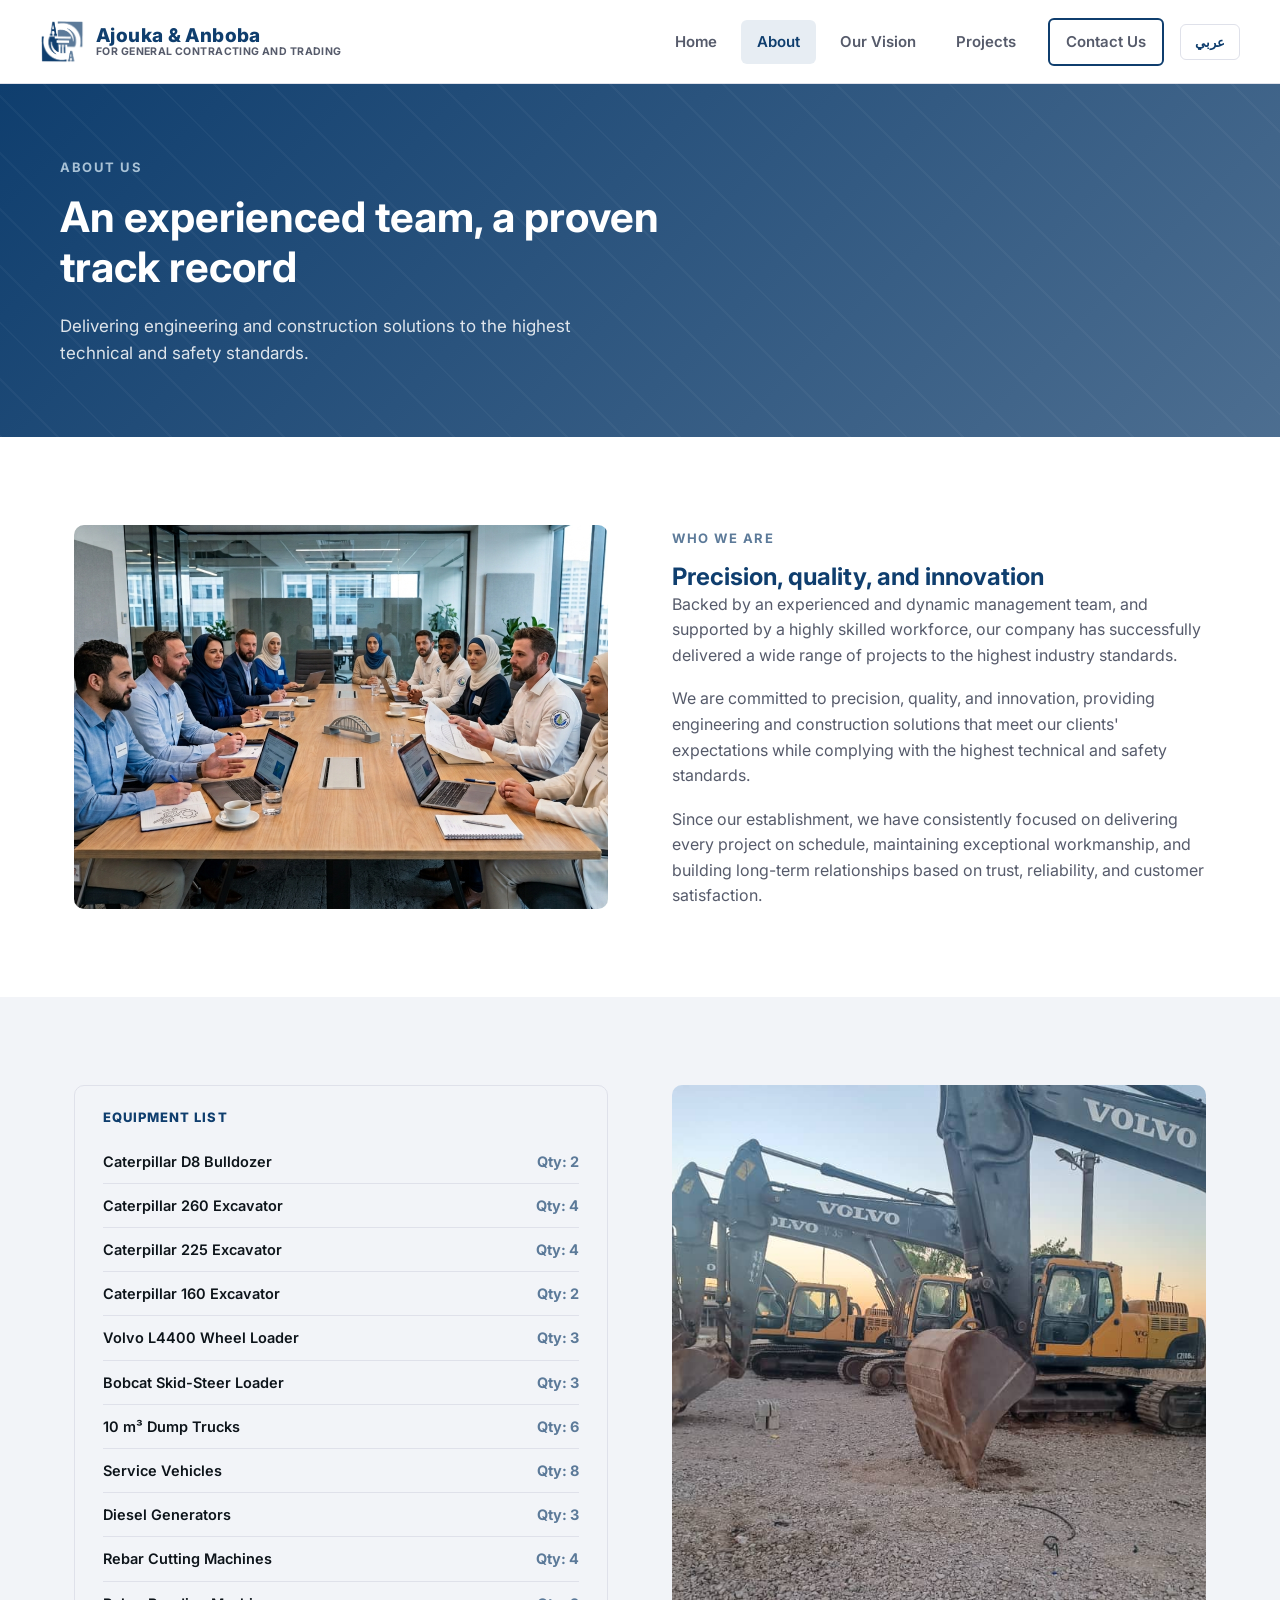
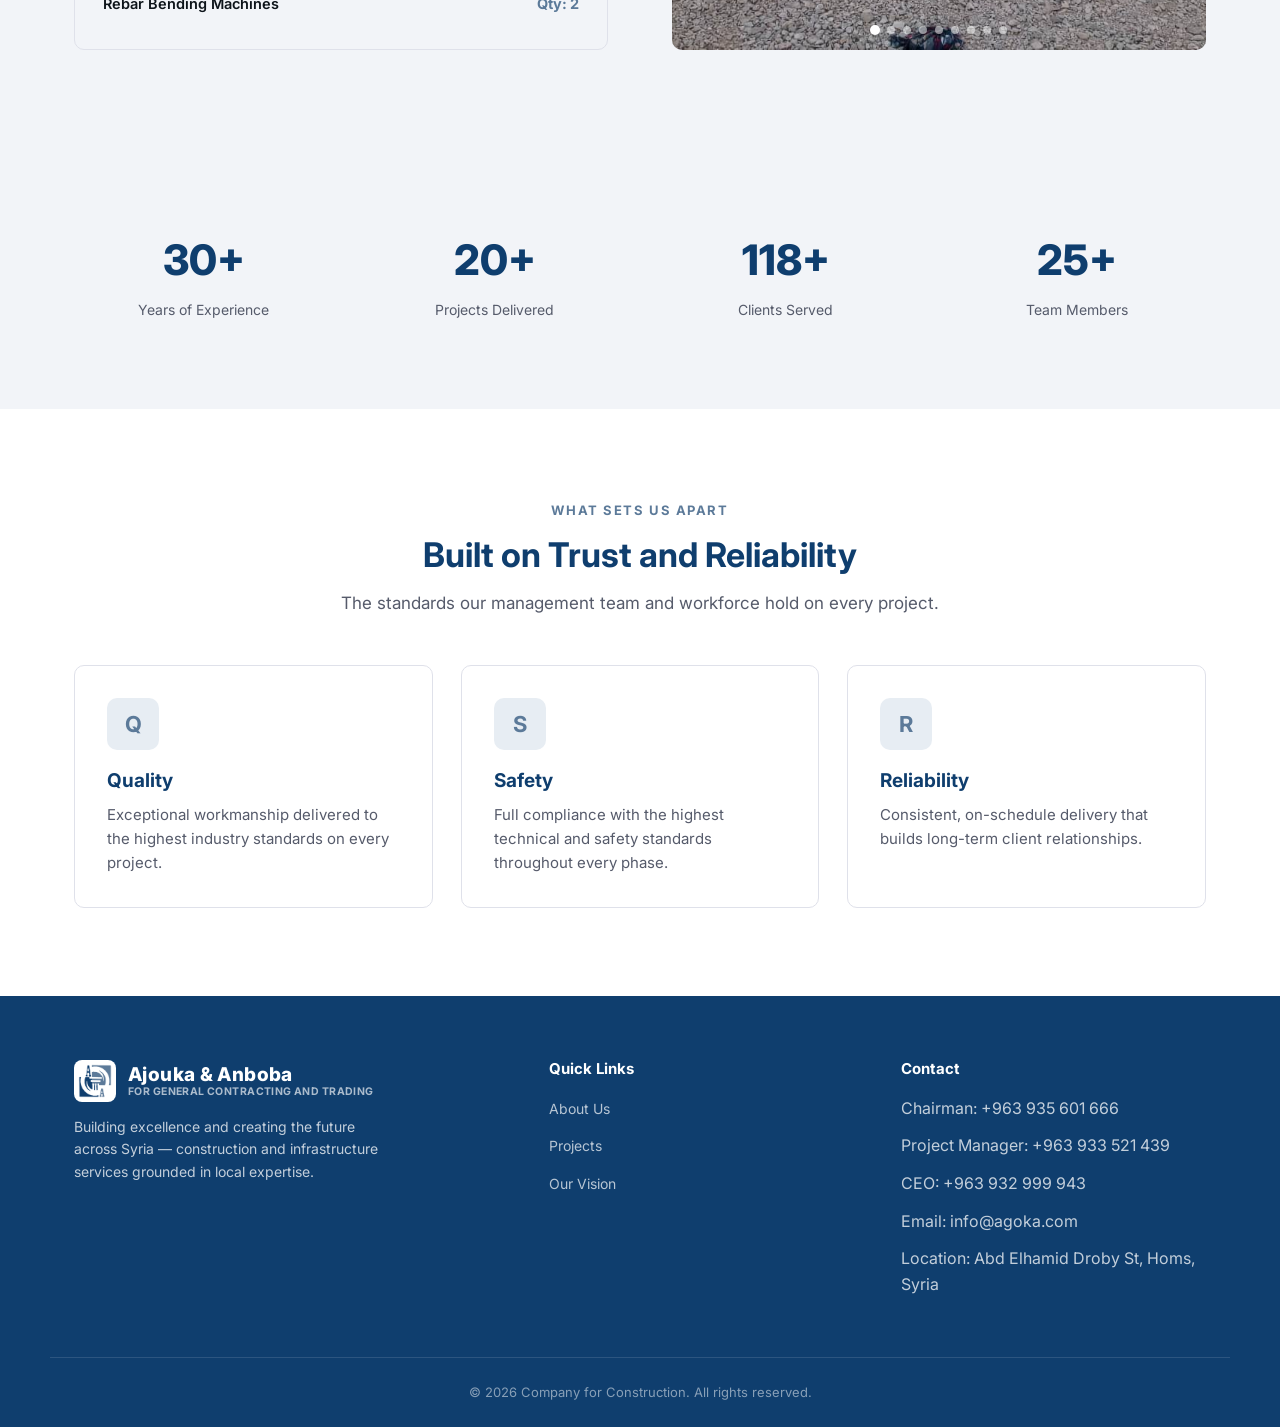
==== about.html @ 828617a6 "update pages" ====
<!DOCTYPE html>
<html lang="en">
<head>
<meta charset="UTF-8">
<meta name="viewport" content="width=device-width, initial-scale=1.0">
<title>About Us - Company</title>
<meta name="description" content="Learn about the Company — our team, our commitment to quality, and our track record.">
<link rel="preconnect" href="https://fonts.googleapis.com">
<link rel="preconnect" href="https://fonts.gstatic.com" crossorigin>
<link href="https://fonts.googleapis.com/css2?family=Inter:wght@400;600;700;800&family=Cairo:wght@400;600;700;800&display=swap" rel="stylesheet">
<link rel="icon" type="image/png" href="assets/logo.png">
<link rel="stylesheet" href="css/style.css">
<script>(function(){var l=localStorage.getItem("agoka-lang")||"en";document.documentElement.lang=l;document.documentElement.dir=l==="ar"?"rtl":"ltr";})();</script>
</head>
<body data-page="about">

<header class="site-header">
  <a href="index.html" class="logo">
    <img src="assets/logo.png" alt="Company logo" class="logo-mark">
    <span class="logo-text"><strong data-i18n="brand_name">Ajouka &amp; Anboba</strong><small data-i18n="logo_tagline">For Construction</small></span>
  </a>
  <nav class="main-nav">
    <a href="index.html" data-nav-link="home" data-i18n="nav_home">Home</a>
    <a href="about.html" data-nav-link="about" data-i18n="nav_about">About</a>
    <a href="vision.html" data-nav-link="vision" data-i18n="nav_vision">Our Vision</a>
    <a href="projects.html" data-nav-link="projects" data-i18n="nav_projects">Projects</a>
    <a href="contact.html" class="btn btn-outline-navy" data-nav-link="contact" data-i18n="nav_contact">Contact Us</a>
    <button type="button" class="lang-toggle" onclick="toggleLanguage()">عربي</button>
  </nav>
  <div class="hamburger" onclick="openMenu()">&#9776;</div>
</header>

<div class="menu-overlay" id="menuOverlay" onclick="closeMenu()"></div>
<div id="menu" class="menu">
  <a href="index.html" data-nav-link="home" data-i18n="nav_home">Home</a>
  <a href="about.html" data-nav-link="about" data-i18n="nav_about">About</a>
  <a href="vision.html" data-nav-link="vision" data-i18n="nav_vision">Our Vision</a>
  <a href="projects.html" data-nav-link="projects" data-i18n="nav_projects">Projects</a>
  <a href="contact.html" data-nav-link="contact" data-i18n="nav_contact">Contact Us</a>
  <button type="button" class="lang-toggle" onclick="toggleLanguage()">عربي</button>
</div>

<section class="hero page-hero">
  <div class="hero-content">
    <span class="eyebrow" data-i18n="about_hero_eyebrow">About Us</span>
    <h1 data-i18n="about_hero_h1">An experienced team, a proven track record</h1>
    <p data-i18n="about_hero_p">Delivering engineering and construction solutions to the highest technical and safety standards.</p>
  </div>
</section>

<section class="section">
  <div class="container split">
    <div class="photo-frame">
      <img src="assets/852.png" alt="Company management team">
    </div>
    <div>
      <span class="eyebrow" data-i18n="about_who_eyebrow">Who We Are</span>
      <h2 data-i18n="about_who_h2">Precision, quality, and innovation</h2>
      <p style="color: var(--ink-soft); margin-bottom: 18px;" data-i18n="about_who_p1">Backed by an experienced and dynamic management team, and supported by a highly skilled workforce, our company has successfully delivered a wide range of projects to the highest industry standards.</p>
      <p style="color: var(--ink-soft); margin-bottom: 18px;" data-i18n="about_who_p2">We are committed to precision, quality, and innovation, providing engineering and construction solutions that meet our clients' expectations while complying with the highest technical and safety standards.</p>
      <p style="color: var(--ink-soft);" data-i18n="about_who_p3">Since our establishment, we have consistently focused on delivering every project on schedule, maintaining exceptional workmanship, and building long-term relationships based on trust, reliability, and customer satisfaction.</p>
    </div>
  </div>
</section>

<section class="section section-alt">
  <div class="container split reverse">
    <div class="photo-frame slideshow" id="fleetSlideshow">
      <img src="assets/7778.jpeg" alt="Company machinery and equipment fleet" class="active">
      <img src="assets/7779.jpeg" alt="Company machinery and equipment fleet">
      <img src="assets/7770.jpeg" alt="Company machinery and equipment fleet">
      <img src="assets/7771.jpeg" alt="Company machinery and equipment fleet">
      <img src="assets/7772.jpeg" alt="Company machinery and equipment fleet">
      <img src="assets/7773.jpeg" alt="Company machinery and equipment fleet">
      <img src="assets/7774.jpeg" alt="Company machinery and equipment fleet">
      <img src="assets/7775.jpeg" alt="Company machinery and equipment fleet">
      <img src="assets/7776.jpeg" alt="Company machinery and equipment fleet">
      <div class="slide-dots">
        <span class="active"></span><span></span><span></span><span></span>
        <span></span><span></span><span></span><span></span><span></span>
      </div>
    </div>
    <div class="equipment-list">
      <h4 data-i18n="equipment_title">Equipment List</h4>
      <ul>
        <li><span data-i18n="eq1_name">Caterpillar D8 Bulldozer</span><span class="eq-qty" data-i18n="eq1_qty">Qty: 2</span></li>
        <li><span data-i18n="eq2_name">Caterpillar 260 Excavator</span><span class="eq-qty" data-i18n="eq2_qty">Qty: 4</span></li>
        <li><span data-i18n="eq3_name">Caterpillar 225 Excavator</span><span class="eq-qty" data-i18n="eq3_qty">Qty: 4</span></li>
        <li><span data-i18n="eq4_name">Caterpillar 160 Excavator</span><span class="eq-qty" data-i18n="eq4_qty">Qty: 2</span></li>
        <li><span data-i18n="eq5_name">Volvo L4400 Wheel Loader</span><span class="eq-qty" data-i18n="eq5_qty">Qty: 3</span></li>
        <li><span data-i18n="eq6_name">Bobcat Skid-Steer Loader</span><span class="eq-qty" data-i18n="eq6_qty">Qty: 3</span></li>
        <li><span data-i18n="eq7_name">10 m&sup3; Dump Trucks</span><span class="eq-qty" data-i18n="eq7_qty">Qty: 6</span></li>
        <li><span data-i18n="eq8_name">Service Vehicles</span><span class="eq-qty" data-i18n="eq8_qty">Qty: 8</span></li>
        <li><span data-i18n="eq9_name">Diesel Generators</span><span class="eq-qty" data-i18n="eq9_qty">Qty: 3</span></li>
        <li><span data-i18n="eq10_name">Rebar Cutting Machines</span><span class="eq-qty" data-i18n="eq10_qty">Qty: 4</span></li>
        <li><span data-i18n="eq11_name">Rebar Bending Machines</span><span class="eq-qty" data-i18n="eq11_qty">Qty: 2</span></li>
      </ul>
    </div>
  </div>
</section>

<section class="section section-alt">
  <div class="container">
    <div class="stats">
      <div>
        <div class="stat-number">30+</div>
        <div class="stat-label" data-i18n="stat1_label">Years of Experience</div>
      </div>
      <div>
        <div class="stat-number">20+</div>
        <div class="stat-label" data-i18n="stat2_label">Projects Delivered</div>
      </div>
      <div>
        <div class="stat-number">118+</div>
        <div class="stat-label" data-i18n="stat3_label">Clients Served</div>
      </div>
      <div>
        <div class="stat-number">25+</div>
        <div class="stat-label" data-i18n="stat4_label">Team Members</div>
      </div>
    </div>
  </div>
</section>

<section class="section">
  <div class="container">
    <div class="section-header center">
      <span class="eyebrow" data-i18n="about_values_eyebrow">What Sets Us Apart</span>
      <h2 data-i18n="about_values_h2">Built on Trust and Reliability</h2>
      <p data-i18n="about_values_p">The standards our management team and workforce hold on every project.</p>
    </div>
    <div class="grid grid-3">
      <div class="card">
        <div class="icon-badge">Q</div>
        <h3 data-i18n="value1_title">Quality</h3>
        <p data-i18n="value1_p">Exceptional workmanship delivered to the highest industry standards on every project.</p>
      </div>
      <div class="card">
        <div class="icon-badge">S</div>
        <h3 data-i18n="value2_title">Safety</h3>
        <p data-i18n="value2_p">Full compliance with the highest technical and safety standards throughout every phase.</p>
      </div>
      <div class="card">
        <div class="icon-badge">R</div>
        <h3 data-i18n="value3_title">Reliability</h3>
        <p data-i18n="value3_p">Consistent, on-schedule delivery that builds long-term client relationships.</p>
      </div>
    </div>
  </div>
</section>


<footer class="site-footer">
  <div class="container footer-grid">
    <div>
      <div class="logo">
        <img src="assets/logo.png" alt="Company logo" class="logo-mark">
        <span class="logo-text"><strong data-i18n="brand_name">Ajouka &amp; Anboba</strong><small data-i18n="logo_tagline">For Construction</small></span>
      </div>
      <p data-i18n="footer_tagline">Building excellence and creating the future across Syria — construction and infrastructure services grounded in local expertise.</p>
    </div>
    <div>
      <h4 data-i18n="footer_quicklinks">Quick Links</h4>
      <ul>
        <li><a href="about.html" data-i18n="footer_about">About Us</a></li>
        <li><a href="projects.html" data-i18n="footer_projects">Projects</a></li>
        <li><a href="vision.html" data-i18n="footer_vision">Our Vision</a></li>
      </ul>
    </div>
    <div>
      <h4 data-i18n="footer_contact_title">Contact</h4>
      <ul>
        <li data-i18n="footer_chairman">Chairman: +963 935 601 666</li>
        <li data-i18n="footer_pm">Project Manager: +963 933 521 439</li>
        <li data-i18n="footer_ceo">CEO: +963 932 999 943</li>
        <li data-i18n="footer_email">Email: info@agoka.com</li>
        <li data-i18n="footer_location">Location: Abd Elhamid Droby St, Homs, Syria</li>
      </ul>
    </div>
  </div>
  <div class="footer-bottom" data-i18n="footer_copyright">&copy; 2026 Company for Construction. All rights reserved.</div>
</footer>

<script src="js/i18n.js"></script>
<script src="js/script.js"></script>
</body>
</html>
---- css/style.css ----
/* ==========================================================================
   Company for Construction — stylesheet
   Palette reference: consersyria.com (navy #101840 / white / dark ink)
   ========================================================================== */

:root {
  /* Palette pulled from the Company logo (navy + slate blue) */
  --navy: #0f3e6e;
  --navy-light: #1a5490;
  --navy-soft: #5c7a99;
  --ink: #0d141a;
  --ink-soft: #565b6b;
  --paper: #ffffff;
  --mist: #f2f4f8;
  --border: #dfe1ea;
  --accent: #5c7a99;
  --accent-dark: #3f5e7d;
  --accent-soft: #e7edf3;

  --container: 1180px;
  --radius: 10px;
  --shadow: 0 10px 30px rgba(15, 62, 110, 0.1);
}

* {
  margin: 0;
  padding: 0;
  box-sizing: border-box;
}

html {
  scroll-behavior: smooth;
}

body {
  font-family: "Inter", "Segoe UI", Arial, Helvetica, sans-serif;
  color: var(--ink);
  background: var(--paper);
  line-height: 1.6;
  -webkit-font-smoothing: antialiased;
}

img {
  max-width: 100%;
  display: block;
}

a {
  color: inherit;
  text-decoration: none;
}

ul {
  list-style: none;
}

h1, h2, h3, h4 {
  line-height: 1.2;
  font-weight: 700;
  color: var(--navy);
}

.container {
  max-width: var(--container);
  margin: 0 auto;
  padding: 0 clamp(16px, 4vw, 24px);
}

.eyebrow {
  display: inline-block;
  font-size: 13px;
  font-weight: 700;
  letter-spacing: 0.12em;
  text-transform: uppercase;
  color: var(--accent);
  margin-bottom: 14px;
}

.section {
  padding: 88px 0;
}

.section-alt {
  background: var(--mist);
}

.section-header {
  max-width: 640px;
  margin-bottom: 48px;
}

.section-header.center {
  margin-left: auto;
  margin-right: auto;
  text-align: center;
}

.section-header h2 {
  font-size: clamp(22px, 2.2vw + 14px, 34px);
  margin-bottom: 14px;
}

.section-header p {
  color: var(--ink-soft);
  font-size: 17px;
}

.lead {
  font-size: 19px;
  color: var(--ink-soft);
}

/* Buttons
   ========================================================================== */

.btn {
  display: inline-flex;
  align-items: center;
  gap: 8px;
  padding: 14px 28px;
  border-radius: 6px;
  font-weight: 600;
  font-size: 15px;
  border: 2px solid transparent;
  cursor: pointer;
  transition: 0.25s;
}

.btn-primary {
  background: var(--accent);
  color: var(--paper);
}

.btn-primary:hover {
  background: var(--accent-dark);
}

.btn-light {
  background: var(--paper);
  color: var(--navy);
}

.btn-light:hover {
  background: var(--mist);
}

.btn-outline {
  border-color: rgba(255, 255, 255, 0.6);
  color: var(--paper);
}

.btn-outline:hover {
  background: rgba(255, 255, 255, 0.12);
}

.btn-outline-navy {
  border-color: var(--navy);
  color: var(--navy);
}

.btn-outline-navy:hover {
  background: var(--navy);
  color: var(--paper);
}

/* Header / Navigation
   ========================================================================== */

header.site-header {
  position: sticky;
  top: 0;
  z-index: 100;
  height: 84px;
  display: flex;
  justify-content: space-between;
  align-items: center;
  padding: 0 40px;
  background: var(--paper);
  border-bottom: 1px solid var(--border);
}

.logo {
  display: flex;
  align-items: center;
  gap: 12px;
  color: var(--navy);
}

.logo-mark {
  height: 44px;
  width: 44px;
  object-fit: contain;
  flex-shrink: 0;
}

.logo-text {
  display: flex;
  flex-direction: column;
  line-height: 1.15;
}

.logo-text strong {
  font-size: 19px;
  font-weight: 800;
  letter-spacing: 0.02em;
}

.logo-text small {
  font-size: 10.5px;
  font-weight: 700;
  letter-spacing: 0.04em;
  text-transform: uppercase;
  color: var(--ink-soft);
}

.footer-grid .logo-mark {
  background: var(--paper);
  border-radius: 8px;
  padding: 4px;
  height: 42px;
  width: 42px;
}

.footer-grid .logo-text strong {
  color: var(--paper);
}

.footer-grid .logo-text small {
  color: rgba(255, 255, 255, 0.65);
}

nav.main-nav {
  display: flex;
  align-items: center;
  gap: 8px;
}

nav.main-nav a {
  padding: 10px 16px;
  font-size: 15px;
  font-weight: 600;
  color: var(--ink-soft);
  border-radius: 6px;
  transition: 0.2s;
}

nav.main-nav a:hover {
  color: var(--navy);
  background: var(--mist);
}

nav.main-nav a.active {
  color: var(--navy);
  background: var(--accent-soft);
}

nav.main-nav .btn {
  margin-inline-start: 8px;
}

.lang-toggle {
  font-family: inherit;
  font-size: 13px;
  font-weight: 700;
  color: var(--navy);
  background: transparent;
  border: 1px solid var(--border);
  border-radius: 6px;
  padding: 9px 14px;
  cursor: pointer;
  margin-inline-start: 8px;
  transition: 0.2s;
}

.lang-toggle:hover {
  background: var(--mist);
}

.menu .lang-toggle {
  display: block;
  width: calc(100% - 64px);
  margin: 20px 32px 0;
  color: var(--paper);
  border-color: rgba(255, 255, 255, 0.3);
}

.menu .lang-toggle:hover {
  background: rgba(255, 255, 255, 0.08);
}

.hamburger {
  display: none;
  font-size: 30px;
  cursor: pointer;
  color: var(--navy);
  line-height: 1;
}

/* Mobile Menu
   ========================================================================== */

.menu {
  position: fixed;
  top: 0;
  right: -100%;
  width: min(300px, 85vw);
  height: 100%;
  background: var(--navy);
  padding-top: 110px;
  transition: 0.35s ease;
  z-index: 200;
  box-shadow: -10px 0 30px rgba(0, 0, 0, 0.25);
}

.menu.active {
  right: 0;
}

.menu a {
  display: block;
  color: rgba(255, 255, 255, 0.85);
  text-decoration: none;
  font-size: 18px;
  font-weight: 600;
  padding: 18px 32px;
  border-bottom: 1px solid rgba(255, 255, 255, 0.1);
}

.menu a:hover,
.menu a.active {
  background: rgba(255, 255, 255, 0.08);
  color: var(--paper);
}

.menu-overlay {
  display: none;
  position: fixed;
  inset: 0;
  background: rgba(13, 20, 26, 0.5);
  z-index: 150;
}

.menu-overlay.active {
  display: block;
}

/* Hero
   ========================================================================== */

.hero {
  position: relative;
  min-height: calc(100vh - 84px);
  display: flex;
  flex-direction: column;
  justify-content: center;
  align-items: flex-start;
  text-align: left;
  padding: 100px 60px;
  color: var(--paper);
  background:
    linear-gradient(135deg, rgba(15, 62, 110, 0.94), rgba(92, 122, 153, 0.8)),
    var(--navy);
  overflow: hidden;
}

.hero.hero-home {
  background: url("../assets/4455.png") center/cover no-repeat;
}

.hero::after {
  content: "";
  position: absolute;
  inset: 0;
  background-image:
    repeating-linear-gradient(45deg, rgba(255, 255, 255, 0.035) 0 2px, transparent 2px 40px);
  pointer-events: none;
}

.hero-content {
  position: relative;
  max-width: 640px;
  z-index: 1;
}

.hero .eyebrow {
  color: #a9c2d6;
}

.hero h1 {
  font-size: clamp(24px, 4vw + 10px, 34px);
  color: var(--paper);
  margin-bottom: 20px;
}

.hero p {
  font-size: 19px;
  color: rgba(255, 255, 255, 0.85);
  margin-bottom: 32px;
  max-width: 520px;
}

.hero-actions {
  display: flex;
  gap: 16px;
  flex-wrap: wrap;
}

/* Page hero (smaller banner used on inner pages) */

.page-hero {
  min-height: 320px;
  padding: 70px 60px;
}

.page-hero h1 {
  font-size: clamp(26px, 3.5vw + 12px, 42px);
}

.page-hero p {
  font-size: 17px;
  margin-bottom: 0;
}

/* Placeholder image blocks
   ========================================================================== */

.img-placeholder {
  position: relative;
  width: 100%;
  min-height: 220px;
  border-radius: var(--radius);
  background:
    linear-gradient(135deg, var(--mist), #e7e9f2);
  border: 1px dashed var(--border);
  display: flex;
  align-items: center;
  justify-content: center;
  text-align: center;
  overflow: hidden;
}

.img-placeholder span {
  color: var(--ink-soft);
  font-size: 13px;
  font-weight: 600;
  letter-spacing: 0.04em;
  text-transform: uppercase;
  padding: 0 16px;
}

.img-placeholder.tall {
  min-height: 340px;
}

.img-placeholder.square {
  aspect-ratio: 1 / 1;
  min-height: 0;
}

/* Real photo frame (fills the grid cell, no placeholder padding/border) */

.photo-frame {
  align-self: stretch;
  border-radius: var(--radius);
  overflow: hidden;
  min-height: 340px;
}

.photo-frame img {
  display: block;
  width: 100%;
  height: 100%;
  object-fit: cover;
}

/* Fleet photo slideshow */

.photo-frame.slideshow {
  position: relative;
}

.photo-frame.slideshow img {
  position: absolute;
  inset: 0;
  opacity: 0;
  transition: opacity 1s ease;
}

.photo-frame.slideshow img.active {
  opacity: 1;
}

.slide-dots {
  position: absolute;
  left: 0;
  right: 0;
  bottom: 16px;
  z-index: 1;
  display: flex;
  justify-content: center;
  gap: 8px;
}

.slide-dots span {
  width: 8px;
  height: 8px;
  border-radius: 50%;
  background: rgba(255, 255, 255, 0.5);
  cursor: pointer;
  transition: 0.2s;
}

.slide-dots span.active {
  background: var(--paper);
  transform: scale(1.25);
}

/* Equipment list */

.equipment-list {
  border: 1px solid var(--border);
  border-radius: var(--radius);
  padding: 24px 28px;
  background: var(--mist);
}

.equipment-list h4 {
  font-size: 13px;
  font-weight: 800;
  letter-spacing: 0.08em;
  text-transform: uppercase;
  color: var(--navy);
  margin-bottom: 14px;
}

.equipment-list li {
  display: flex;
  align-items: baseline;
  justify-content: space-between;
  gap: 12px;
  padding: 10px 0;
  border-bottom: 1px solid var(--border);
  font-size: 14.5px;
}

.equipment-list li:last-child {
  border-bottom: none;
}

.equipment-list li span:first-child {
  color: var(--ink);
  font-weight: 600;
}

.equipment-list .eq-qty {
  color: var(--accent);
  font-weight: 700;
  white-space: nowrap;
}

/* Cards / Grids
   ========================================================================== */

.grid {
  display: grid;
  gap: 28px;
}

.grid-2 { grid-template-columns: repeat(2, 1fr); }
.grid-3 { grid-template-columns: repeat(3, 1fr); }
.grid-4 { grid-template-columns: repeat(4, 1fr); }

.card {
  background: var(--paper);
  border: 1px solid var(--border);
  border-radius: var(--radius);
  padding: 32px;
  transition: 0.25s;
}

.card:hover {
  box-shadow: var(--shadow);
  transform: translateY(-3px);
}

.card .icon-badge {
  width: 52px;
  height: 52px;
  border-radius: 10px;
  background: var(--accent-soft);
  color: var(--accent);
  display: flex;
  align-items: center;
  justify-content: center;
  font-size: 22px;
  font-weight: 700;
  margin-bottom: 20px;
}

.card h3 {
  font-size: 19px;
  margin-bottom: 10px;
}

.card p {
  color: var(--ink-soft);
  font-size: 15px;
}

/* Project cards */

.project-card {
  border: 1px solid var(--border);
  border-radius: var(--radius);
  overflow: hidden;
  background: var(--paper);
  transition: 0.25s;
}

.project-card:hover {
  box-shadow: var(--shadow);
  transform: translateY(-3px);
}

.project-card .project-body {
  padding: 24px;
}

.card-photo {
  display: block;
  width: 100%;
  height: 220px;
  object-fit: cover;
}

.tag {
  display: inline-block;
  font-size: 12px;
  font-weight: 700;
  letter-spacing: 0.04em;
  text-transform: uppercase;
  background: var(--accent-soft);
  color: var(--accent);
  padding: 5px 12px;
  border-radius: 100px;
  margin-bottom: 14px;
}

.project-card h3 {
  font-size: 18px;
  margin-bottom: 8px;
}

.project-meta {
  display: flex;
  gap: 16px;
  color: var(--ink-soft);
  font-size: 13px;
  margin-top: 14px;
  border-top: 1px solid var(--border);
  padding-top: 14px;
}

/* Two-column content block */

.split {
  display: grid;
  grid-template-columns: 1fr 1fr;
  gap: 64px;
  align-items: center;
}

.split.reverse {
  direction: rtl;
}

.split.reverse > * {
  direction: ltr;
}

/* Stats */

.stats {
  display: grid;
  grid-template-columns: repeat(4, 1fr);
  gap: 32px;
  text-align: center;
}

.stats .stat-number {
  font-size: clamp(28px, 2.5vw + 16px, 42px);
  font-weight: 800;
  color: var(--navy);
}

.stats .stat-label {
  color: var(--ink-soft);
  font-size: 14px;
  margin-top: 6px;
}

/* Vision pillars */

.pillar {
  display: flex;
  gap: 20px;
  padding: 28px 0;
  border-bottom: 1px solid var(--border);
}

.pillar:last-child {
  border-bottom: none;
}

.pillar .pillar-index {
  font-size: 15px;
  font-weight: 800;
  color: var(--accent);
  min-width: 40px;
}

.pillar h3 {
  font-size: 19px;
  margin-bottom: 8px;
}

.pillar p {
  color: var(--ink-soft);
}

/* Project list (text-forward project entries, grouped by category) */

.project-list {
  display: grid;
  grid-template-columns: repeat(2, 1fr);
  gap: 20px;
}

.project-list-item {
  display: flex;
  gap: 18px;
  padding: 26px;
  border: 1px solid var(--border);
  border-radius: var(--radius);
  background: var(--paper);
  transition: 0.25s;
}

.project-list-item:hover {
  box-shadow: var(--shadow);
  transform: translateY(-2px);
}

.project-list-item .icon-badge {
  flex-shrink: 0;
  margin-bottom: 0;
}

.project-list-item h3 {
  font-size: 17px;
  margin-bottom: 6px;
}

.project-list-item p {
  color: var(--ink-soft);
  font-size: 14.5px;
}

.project-list-item .tag {
  margin-bottom: 0;
  margin-top: 12px;
}

/* Project list item with a lead photo on top */

.project-list-item.has-photo {
  display: block;
  padding: 0;
  overflow: hidden;
}

.project-list-item.has-photo .item-photo {
  display: block;
  width: 100%;
  height: 200px;
  object-fit: cover;
}

.project-list-item.has-photo .item-body {
  display: flex;
  gap: 18px;
  padding: 26px;
}

/* CTA banner */

.cta-banner {
  background: var(--navy);
  color: var(--paper);
  border-radius: var(--radius);
  padding: 56px;
  display: flex;
  justify-content: space-between;
  align-items: center;
  gap: 32px;
  flex-wrap: wrap;
}

.cta-banner h2 {
  color: var(--paper);
  font-size: clamp(20px, 1.6vw + 14px, 28px);
  margin-bottom: 8px;
}

.cta-banner p {
  color: rgba(255, 255, 255, 0.75);
}

/* Contact page
   ========================================================================== */

.contact-layout {
  display: grid;
  grid-template-columns: 0.9fr 1.3fr;
  gap: 48px;
}

.contact-info-item {
  display: flex;
  gap: 16px;
  padding: 20px 0;
  border-bottom: 1px solid var(--border);
}

.contact-info-item:last-child {
  border-bottom: none;
}

.contact-info-item .icon-badge {
  width: 44px;
  height: 44px;
  flex-shrink: 0;
  border-radius: 8px;
  background: var(--accent-soft);
  color: var(--accent);
  display: flex;
  align-items: center;
  justify-content: center;
  font-weight: 700;
}

.contact-info-item h4 {
  font-size: 15px;
  color: var(--navy);
  margin-bottom: 4px;
}

.contact-info-item p {
  color: var(--ink-soft);
  font-size: 15px;
}

form.contact-form {
  background: var(--mist);
  border: 1px solid var(--border);
  border-radius: var(--radius);
  padding: 36px;
  display: grid;
  gap: 20px;
}

.form-row {
  display: grid;
  grid-template-columns: 1fr 1fr;
  gap: 20px;
}

.form-field {
  display: flex;
  flex-direction: column;
  gap: 8px;
}

.form-field label {
  font-size: 14px;
  font-weight: 600;
  color: var(--navy);
}

.form-field input,
.form-field textarea {
  border: 1px solid var(--border);
  border-radius: 6px;
  padding: 12px 14px;
  font-family: inherit;
  font-size: 15px;
  background: var(--paper);
  color: var(--ink);
}

.form-field input:focus,
.form-field textarea:focus {
  outline: 2px solid var(--accent);
  outline-offset: 1px;
}

form.contact-form .form-note {
  font-size: 13px;
  color: var(--ink-soft);
}

/* Topic image groups: 3-column grid on desktop, swipeable row on mobile */

.image-group {
  display: grid;
  grid-template-columns: repeat(3, 1fr);
  gap: 16px;
  margin-top: 20px;
}

.image-group img {
  width: 100%;
  height: 240px;
  object-fit: cover;
  border-radius: 12px;
  box-shadow: var(--shadow);
  transition: transform 0.35s ease;
}

.image-group img:hover {
  transform: scale(1.05);
}

.image-group-wrap {
  position: relative;
}

.swipe-hint {
  display: none;
}

/* Tap-to-reveal stacked photo cards */

.stack-cards {
  position: relative;
  width: 100%;
  max-width: 380px;
  aspect-ratio: 4 / 3;
  margin: 0 auto;
}

.stack-card {
  position: absolute;
  inset: 0;
  width: 100%;
  height: 100%;
  object-fit: cover;
  border-radius: var(--radius);
  box-shadow: var(--shadow);
  cursor: pointer;
  transition: transform 0.5s ease, box-shadow 0.5s ease;
}

.stack-card[data-order="0"] { z-index: 3; transform: rotate(-4deg) translate(0, 0); }
.stack-card[data-order="1"] { z-index: 2; transform: rotate(3deg) translate(14px, 14px); }
.stack-card[data-order="2"] { z-index: 1; transform: rotate(-2deg) translate(28px, 28px); }

.stack-cards:hover .stack-card[data-order="0"] { transform: rotate(-8deg) translate(-100px, 4px); }
.stack-cards:hover .stack-card[data-order="1"] { transform: rotate(2deg) translate(0, -18px); }
.stack-cards:hover .stack-card[data-order="2"] { transform: rotate(9deg) translate(100px, 4px); }

/* Trusted-by logo strip */

.logo-strip {
  display: flex;
  align-items: center;
  justify-content: center;
  flex-wrap: wrap;
  gap: 48px;
}

.logo-strip img {
  height: 64px;
  width: auto;
  max-width: 160px;
  object-fit: contain;
  transition: 0.25s;
}

.logo-strip-lg {
  height: 96px !important;
  max-width: 220px !important;
}

.logo-strip img:hover {
  transform: scale(1.05);
}

/* Footer
   ========================================================================== */

footer.site-footer {
  background: var(--navy);
  color: rgba(255, 255, 255, 0.75);
  padding: 64px 0 0;
}

.footer-grid {
  display: grid;
  grid-template-columns: 1.4fr 1fr 1fr;
  gap: 48px;
  padding-bottom: 48px;
  border-bottom: 1px solid rgba(255, 255, 255, 0.12);
}

.footer-grid .logo {
  color: var(--paper);
  margin-bottom: 14px;
}

.footer-grid p {
  font-size: 14px;
  max-width: 320px;
}

.footer-grid h4 {
  color: var(--paper);
  font-size: 15px;
  margin-bottom: 18px;
}

.footer-grid ul li {
  margin-bottom: 12px;
}

.footer-grid ul li a {
  font-size: 14px;
  color: rgba(255, 255, 255, 0.7);
  transition: 0.2s;
}

.footer-grid ul li a:hover {
  color: var(--paper);
}

.footer-bottom {
  padding: 24px 0;
  text-align: center;
  font-size: 13px;
  color: rgba(255, 255, 255, 0.5);
}

/* Responsive
   ========================================================================== */

@media (max-width: 960px) {
  nav.main-nav { display: none; }
  .hamburger { display: block; }

  header.site-header { padding: 0 24px; }

  .grid-4 { grid-template-columns: repeat(2, 1fr); }
  .grid-3 { grid-template-columns: repeat(2, 1fr); }
  .stats { grid-template-columns: repeat(2, 1fr); }
  .split { grid-template-columns: 1fr; gap: 36px; }
  .split.reverse { direction: ltr; }
  .contact-layout { grid-template-columns: 1fr; }
  .footer-grid { grid-template-columns: 1fr 1fr; }
}

@media (max-width: 720px) {
  header.site-header { padding: 0 20px; }
  .logo-mark { height: 36px; width: 36px; }
  .logo-text small { display: none; }

  .hero, .page-hero { padding: 60px clamp(16px, 4vw, 24px); }

  .section { padding: 60px 0; }

  .grid-4, .grid-3, .grid-2 { grid-template-columns: 1fr; }
  .stats { grid-template-columns: repeat(2, 1fr); }
  .project-list { grid-template-columns: 1fr; }

  .cta-banner { flex-direction: column; align-items: flex-start; padding: 36px 28px; }

  .form-row { grid-template-columns: 1fr; }

  .footer-grid { grid-template-columns: 1fr; }

  .img-placeholder.tall,
  .photo-frame { min-height: 260px; }

  .card-photo { height: 180px; }
  .item-photo { height: 160px; }

  .equipment-list { padding: 20px; }
  .equipment-list li {
    flex-wrap: wrap;
    gap: 4px 12px;
  }

  .logo-strip { gap: 28px; }
  .logo-strip img { height: 48px; }
  .logo-strip-lg { height: 68px !important; }

  .project-list-item { padding: 20px; gap: 14px; }

  .image-group {
    display: flex;
    flex-direction: row;
    overflow-x: auto;
    gap: 12px;
    scroll-snap-type: x proximity;
    scrollbar-width: none;
    -ms-overflow-style: none;
  }

  .image-group::-webkit-scrollbar {
    display: none;
  }

  .image-group img {
    flex: 0 0 82%;
    height: 240px;
    scroll-snap-align: start;
  }
  .contact-info-item .icon-badge { width: 40px; height: 40px; }

  .swipe-hint {
    display: flex;
    position: absolute;
    top: 50%;
    right: 10px;
    transform: translateY(-50%);
    width: 32px;
    height: 32px;
    align-items: center;
    justify-content: center;
    border-radius: 50%;
    background: rgba(15, 62, 110, 0.75);
    color: #fff;
    pointer-events: none;
    z-index: 2;
    animation: swipe-hint-nudge 1.6s ease-in-out infinite;
  }
}

@keyframes swipe-hint-nudge {
  0%, 100% { transform: translateY(-50%) translateX(0); opacity: 0.8; }
  50% { transform: translateY(-50%) translateX(6px); opacity: 1; }
}

@media (max-width: 480px) {
  header.site-header { padding: 0 16px; height: 72px; }
  .logo-mark { height: 32px; width: 32px; }
  .logo-text strong { font-size: 16px; }

  .hero, .page-hero { padding: 44px 16px; }
  .hero p, .page-hero p { font-size: 15px; }

  .section { padding: 44px 0; }

  .card, form.contact-form { padding: 22px; }
  .cta-banner { padding: 28px 20px; }
  .stats { grid-template-columns: repeat(2, 1fr); gap: 20px; }

  .img-placeholder.tall,
  .photo-frame { min-height: 200px; }

  .card-photo { height: 160px; }
  .item-photo { height: 140px; }

  .equipment-list { padding: 16px; }
  .equipment-list li { font-size: 13.5px; }

  .logo-strip { gap: 20px; }
  .logo-strip img { height: 38px; }
  .logo-strip-lg { height: 54px !important; }

  .project-list-item { flex-direction: column; }
  .project-list-item .icon-badge { width: 40px; height: 40px; font-size: 16px; }
}

/* Arabic / RTL
   ========================================================================== */

[dir="rtl"] body {
  font-family: "Cairo", "Segoe UI", Tahoma, Arial, sans-serif;
}

[dir="rtl"] .hero,
[dir="rtl"] .page-hero {
  align-items: flex-end;
  text-align: right;
}

[dir="rtl"] .menu {
  right: auto;
  left: -100%;
  box-shadow: 10px 0 30px rgba(0, 0, 0, 0.25);
}

[dir="rtl"] .menu.active {
  left: 0;
  right: auto;
}
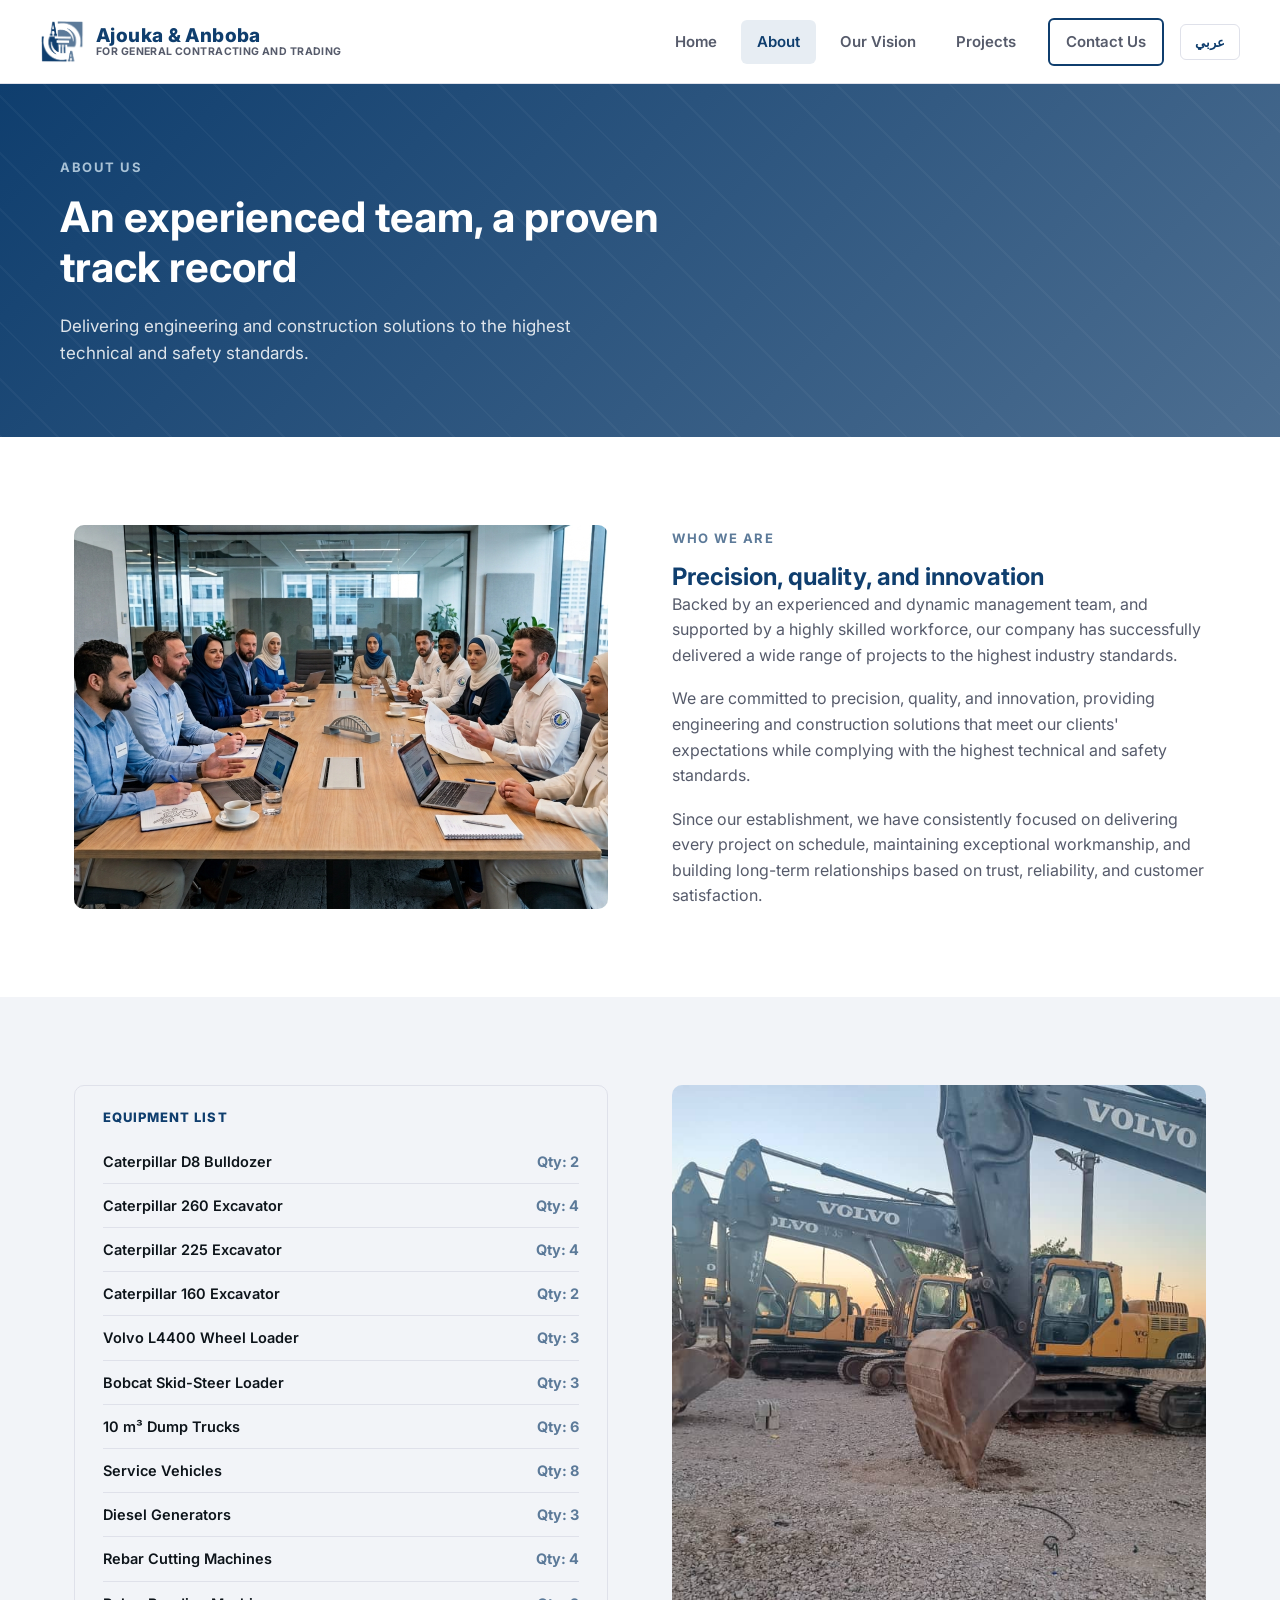
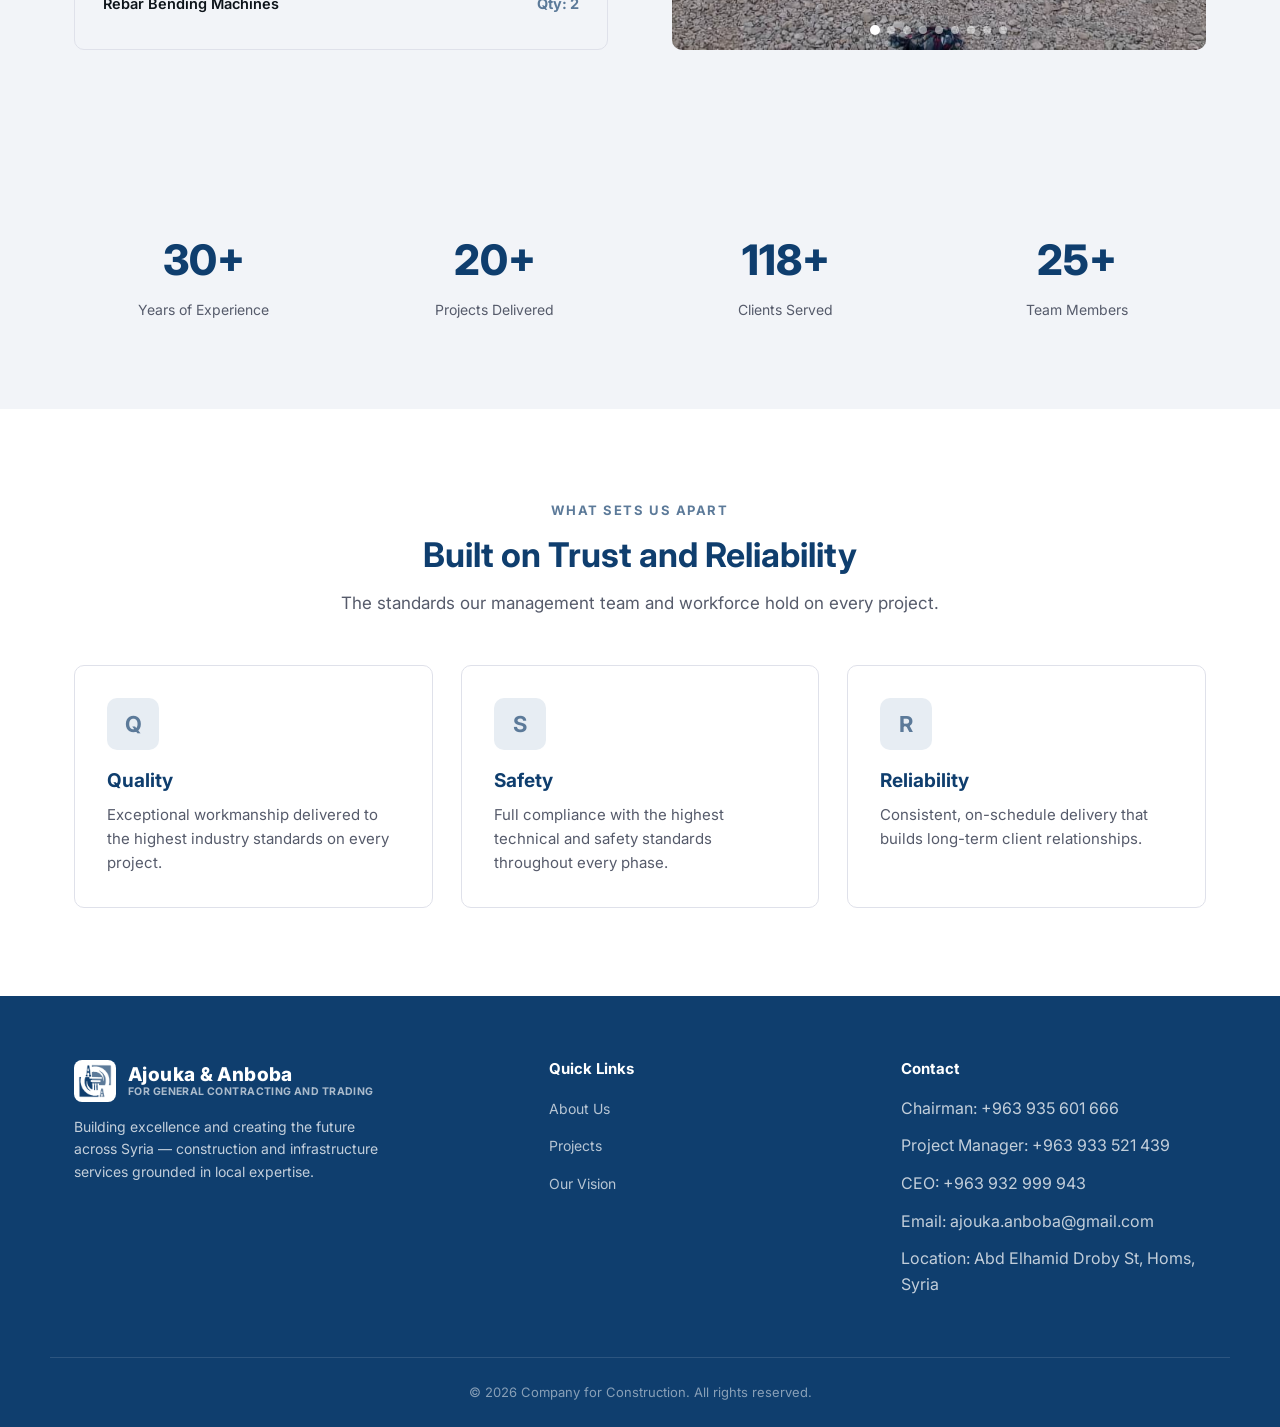
==== commit 71fbc62b: "update pages" ====
--- a/about.html
+++ b/about.html
@@ -173,7 +173,7 @@
         <li data-i18n="footer_chairman">Chairman: +963 935 601 666</li>
         <li data-i18n="footer_pm">Project Manager: +963 933 521 439</li>
         <li data-i18n="footer_ceo">CEO: +963 932 999 943</li>
-        <li data-i18n="footer_email">Email: info@agoka.com</li>
+        <li data-i18n="footer_email">Email: ajouka.anboba@gmail.com</li>
         <li data-i18n="footer_location">Location: Abd Elhamid Droby St, Homs, Syria</li>
       </ul>
     </div>
--- a/css/style.css
+++ b/css/style.css
@@ -1048,6 +1048,23 @@
   text-align: center;
   font-size: 13px;
   color: rgba(255, 255, 255, 0.5);
+}
+
+.footer-credit {
+  padding: 0 0 20px;
+  text-align: center;
+  font-size: 12px;
+  color: rgba(255, 255, 255, 0.4);
+}
+
+.footer-credit a {
+  color: rgba(255, 255, 255, 0.65);
+  font-weight: 600;
+  transition: 0.2s;
+}
+
+.footer-credit a:hover {
+  color: var(--paper);
 }
 
 /* Responsive
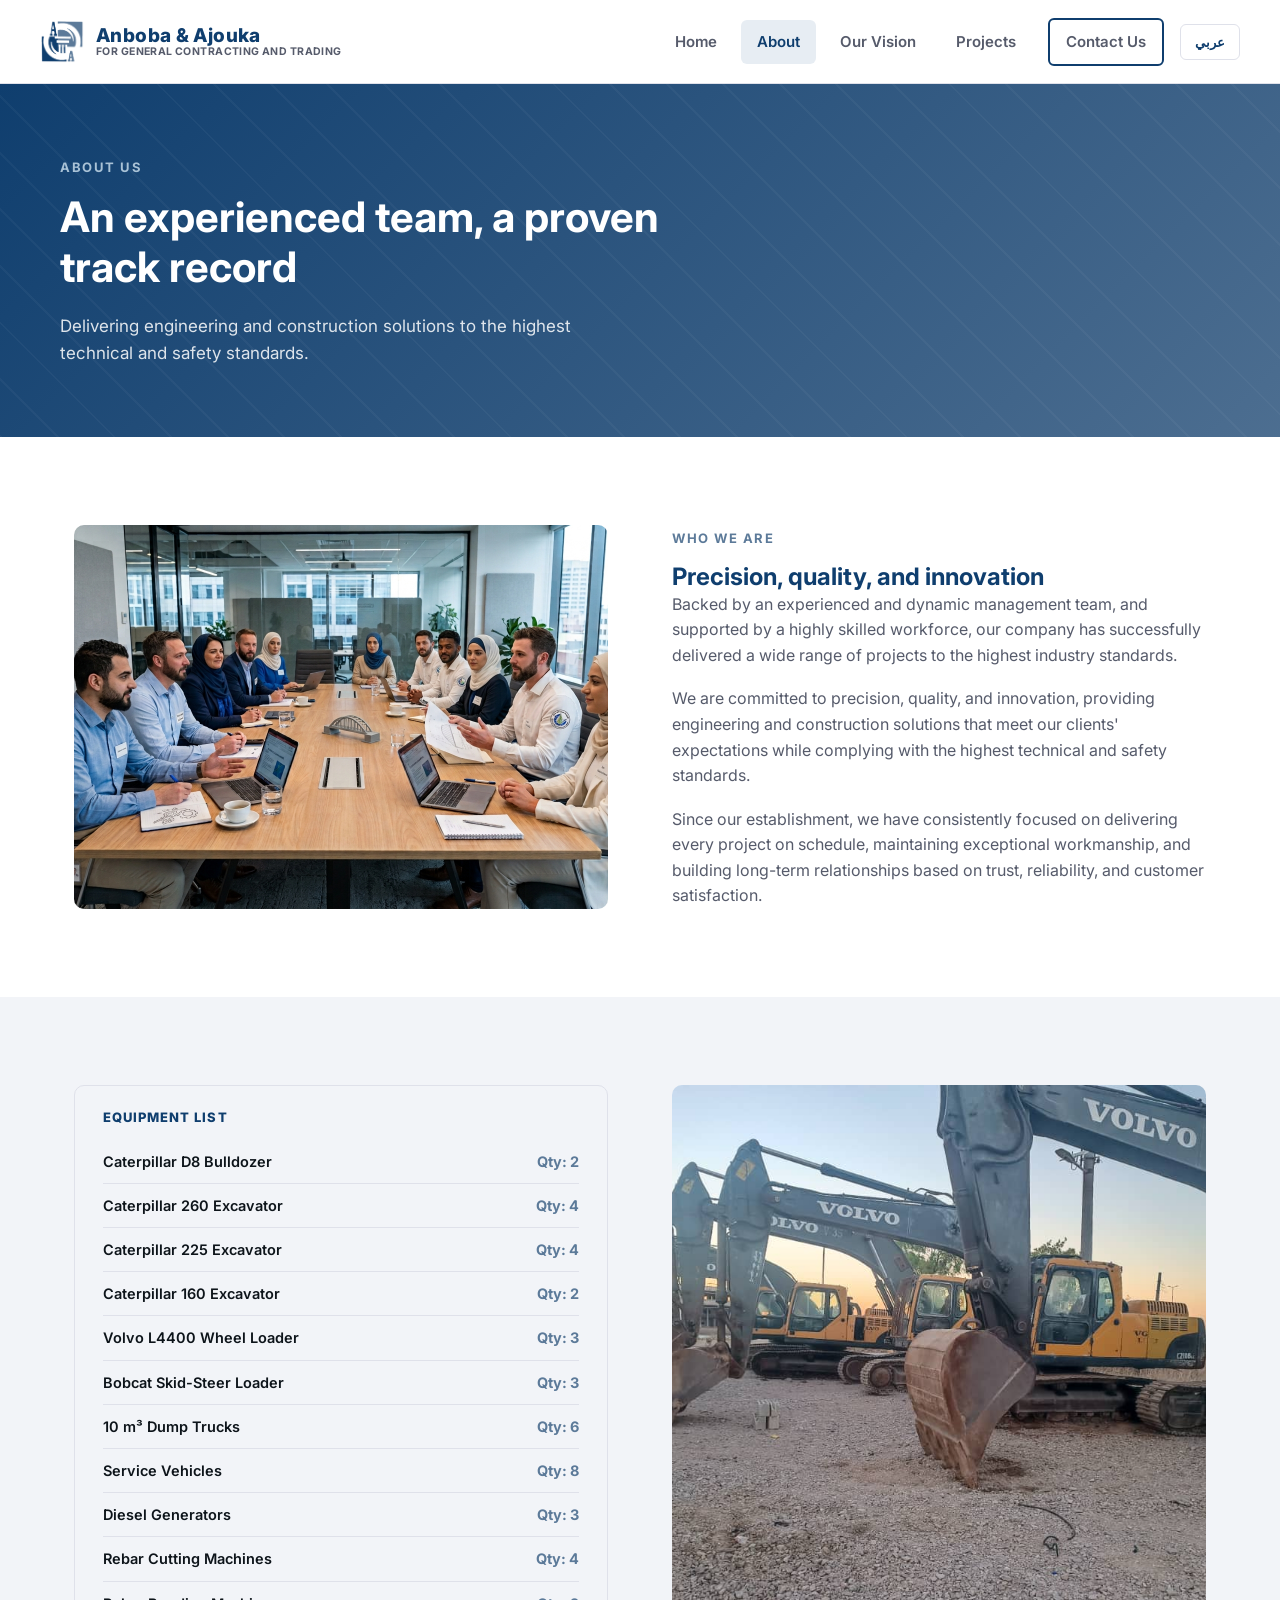
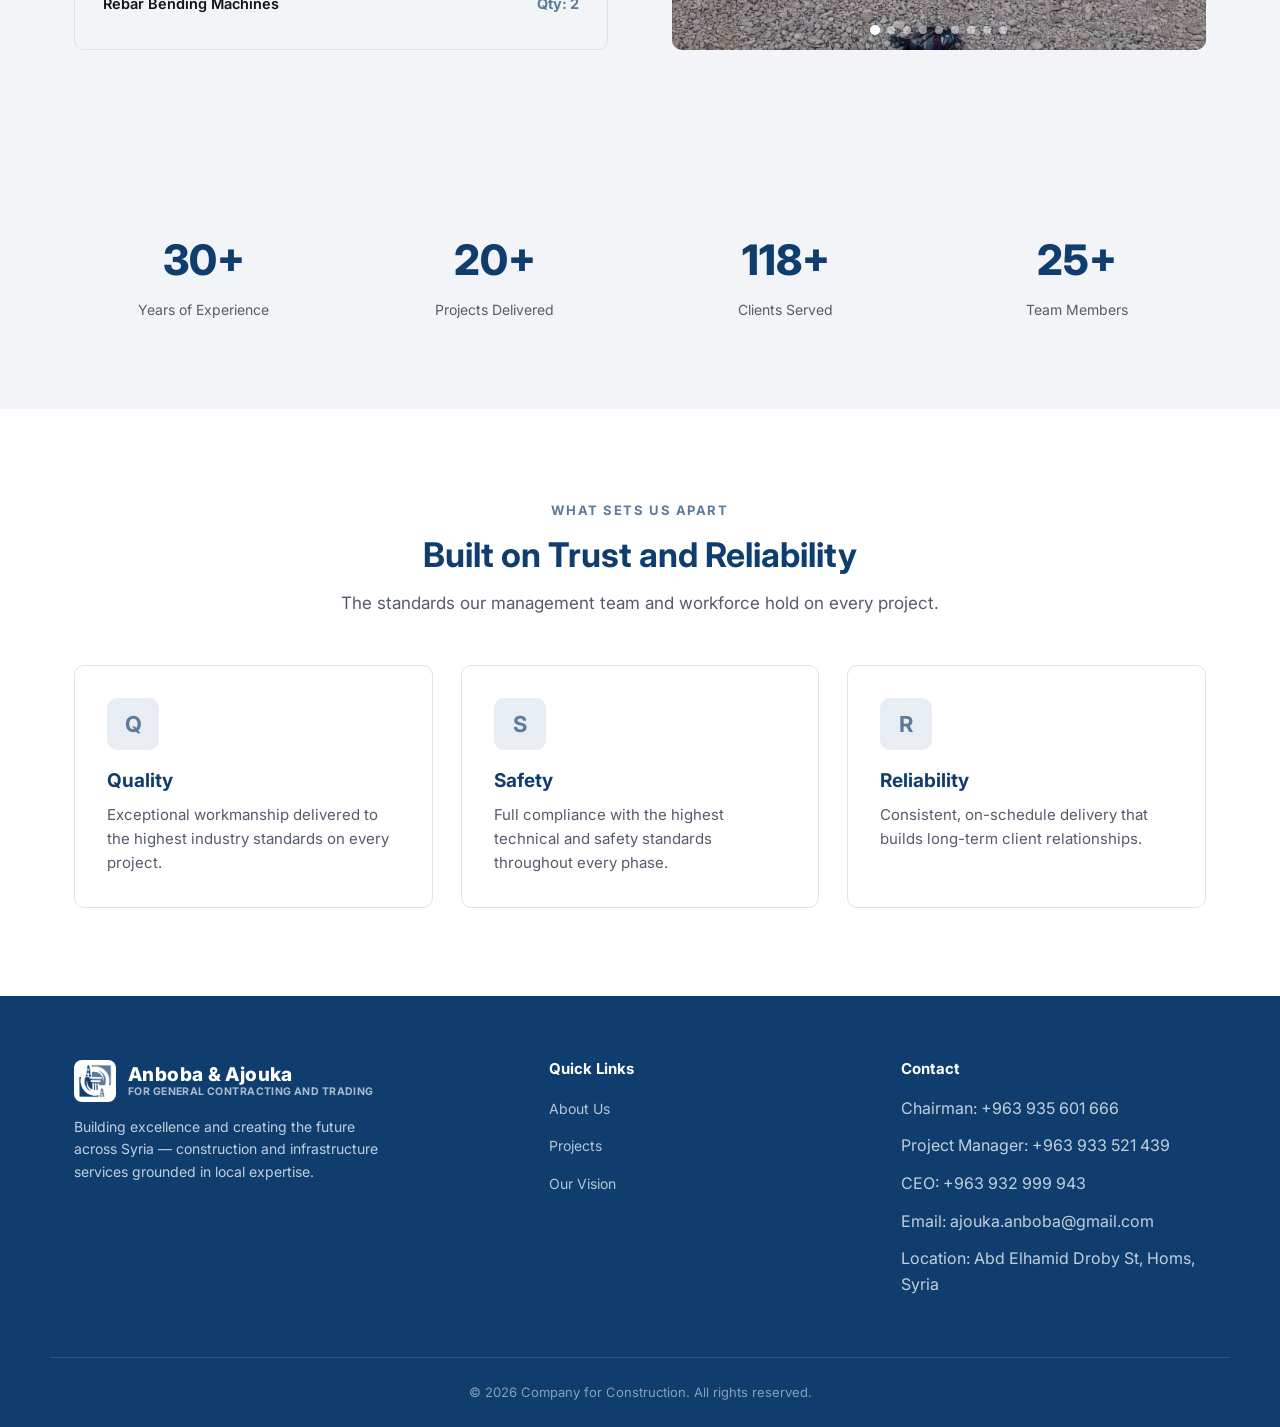
==== commit 4065cfe9: "update pages" ====
--- a/about.html
+++ b/about.html
@@ -5,11 +5,15 @@
 <meta name="viewport" content="width=device-width, initial-scale=1.0">
 <title>About Us - Company</title>
 <meta name="description" content="Learn about the Company — our team, our commitment to quality, and our track record.">
+<meta http-equiv="Cache-Control" content="no-cache, no-store, must-revalidate">
+<meta http-equiv="Pragma" content="no-cache">
+<meta http-equiv="Expires" content="0">
+<meta name="google" content="notranslate">
 <link rel="preconnect" href="https://fonts.googleapis.com">
 <link rel="preconnect" href="https://fonts.gstatic.com" crossorigin>
 <link href="https://fonts.googleapis.com/css2?family=Inter:wght@400;600;700;800&family=Cairo:wght@400;600;700;800&display=swap" rel="stylesheet">
 <link rel="icon" type="image/png" href="assets/logo.png">
-<link rel="stylesheet" href="css/style.css">
+<link rel="stylesheet" href="css/style.css?v=1">
 <script>(function(){var l=localStorage.getItem("agoka-lang")||"en";document.documentElement.lang=l;document.documentElement.dir=l==="ar"?"rtl":"ltr";})();</script>
 </head>
 <body data-page="about">
@@ -17,7 +21,7 @@
 <header class="site-header">
   <a href="index.html" class="logo">
     <img src="assets/logo.png" alt="Company logo" class="logo-mark">
-    <span class="logo-text"><strong data-i18n="brand_name">Ajouka &amp; Anboba</strong><small data-i18n="logo_tagline">For Construction</small></span>
+    <span class="logo-text"><strong data-i18n="brand_name">Anboba &amp; Ajouka</strong><small data-i18n="logo_tagline">For General Contracting and Trading</small></span>
   </a>
   <nav class="main-nav">
     <a href="index.html" data-nav-link="home" data-i18n="nav_home">Home</a>
@@ -155,7 +159,7 @@
     <div>
       <div class="logo">
         <img src="assets/logo.png" alt="Company logo" class="logo-mark">
-        <span class="logo-text"><strong data-i18n="brand_name">Ajouka &amp; Anboba</strong><small data-i18n="logo_tagline">For Construction</small></span>
+        <span class="logo-text"><strong data-i18n="brand_name">Anboba &amp; Ajouka</strong><small data-i18n="logo_tagline">For General Contracting and Trading</small></span>
       </div>
       <p data-i18n="footer_tagline">Building excellence and creating the future across Syria — construction and infrastructure services grounded in local expertise.</p>
     </div>
@@ -181,7 +185,7 @@
   <div class="footer-bottom" data-i18n="footer_copyright">&copy; 2026 Company for Construction. All rights reserved.</div>
 </footer>
 
-<script src="js/i18n.js"></script>
-<script src="js/script.js"></script>
+<script src="js/i18n.js?v=1"></script>
+<script src="js/script.js?v=1"></script>
 </body>
 </html>
--- a/css/style.css
+++ b/css/style.css
@@ -644,6 +644,24 @@
   padding: 5px 12px;
   border-radius: 100px;
   margin-bottom: 14px;
+  max-width: 100%;
+}
+
+/* Longer client names: smaller, non-uppercase, wraps instead of overflowing */
+
+.tag.tag-small {
+  font-size: 11px;
+  letter-spacing: 0.01em;
+  text-transform: none;
+  border-radius: 6px;
+  white-space: normal;
+  line-height: 1.4;
+}
+
+@media (max-width: 480px) {
+  .tag.tag-small {
+    font-size: 10px;
+  }
 }
 
 .project-card h3 {
@@ -733,6 +751,23 @@
 .project-list {
   display: grid;
   grid-template-columns: repeat(2, 1fr);
+  align-items: start;
+  gap: 20px;
+}
+
+/* Independent two-column layout: each column stacks its own items tightly,
+   so a tall card in one column never pushes a gap into the other column */
+
+.project-list-columns {
+  display: grid;
+  grid-template-columns: repeat(2, 1fr);
+  align-items: start;
+  gap: 20px;
+}
+
+.project-list-col {
+  display: flex;
+  flex-direction: column;
   gap: 20px;
 }
 
@@ -980,16 +1015,16 @@
 }
 
 .logo-strip img {
-  height: 64px;
+  height: 84px;
   width: auto;
-  max-width: 160px;
+  max-width: 200px;
   object-fit: contain;
   transition: 0.25s;
 }
 
 .logo-strip-lg {
-  height: 96px !important;
-  max-width: 220px !important;
+  height: 118px !important;
+  max-width: 260px !important;
 }
 
 .logo-strip img:hover {
@@ -1088,7 +1123,13 @@
 @media (max-width: 720px) {
   header.site-header { padding: 0 20px; }
   .logo-mark { height: 36px; width: 36px; }
-  .logo-text small { display: none; }
+  .logo-text small {
+    display: block;
+    font-size: 8.5px;
+    line-height: 1.3;
+    white-space: normal;
+    max-width: 140px;
+  }
 
   .hero, .page-hero { padding: 60px clamp(16px, 4vw, 24px); }
 
@@ -1097,6 +1138,7 @@
   .grid-4, .grid-3, .grid-2 { grid-template-columns: 1fr; }
   .stats { grid-template-columns: repeat(2, 1fr); }
   .project-list { grid-template-columns: 1fr; }
+  .project-list-columns { grid-template-columns: 1fr; }
 
   .cta-banner { flex-direction: column; align-items: flex-start; padding: 36px 28px; }
 
@@ -1156,9 +1198,15 @@
     border-radius: 50%;
     background: rgba(15, 62, 110, 0.75);
     color: #fff;
-    pointer-events: none;
+    cursor: pointer;
+    border: none;
     z-index: 2;
     animation: swipe-hint-nudge 1.6s ease-in-out infinite;
+  }
+
+  .swipe-hint:active {
+    animation: none;
+    transform: translateY(-50%) scale(0.9);
   }
 }
 
@@ -1171,6 +1219,7 @@
   header.site-header { padding: 0 16px; height: 72px; }
   .logo-mark { height: 32px; width: 32px; }
   .logo-text strong { font-size: 16px; }
+  .logo-text small { font-size: 8px; max-width: 115px; }
 
   .hero, .page-hero { padding: 44px 16px; }
   .hero p, .page-hero p { font-size: 15px; }
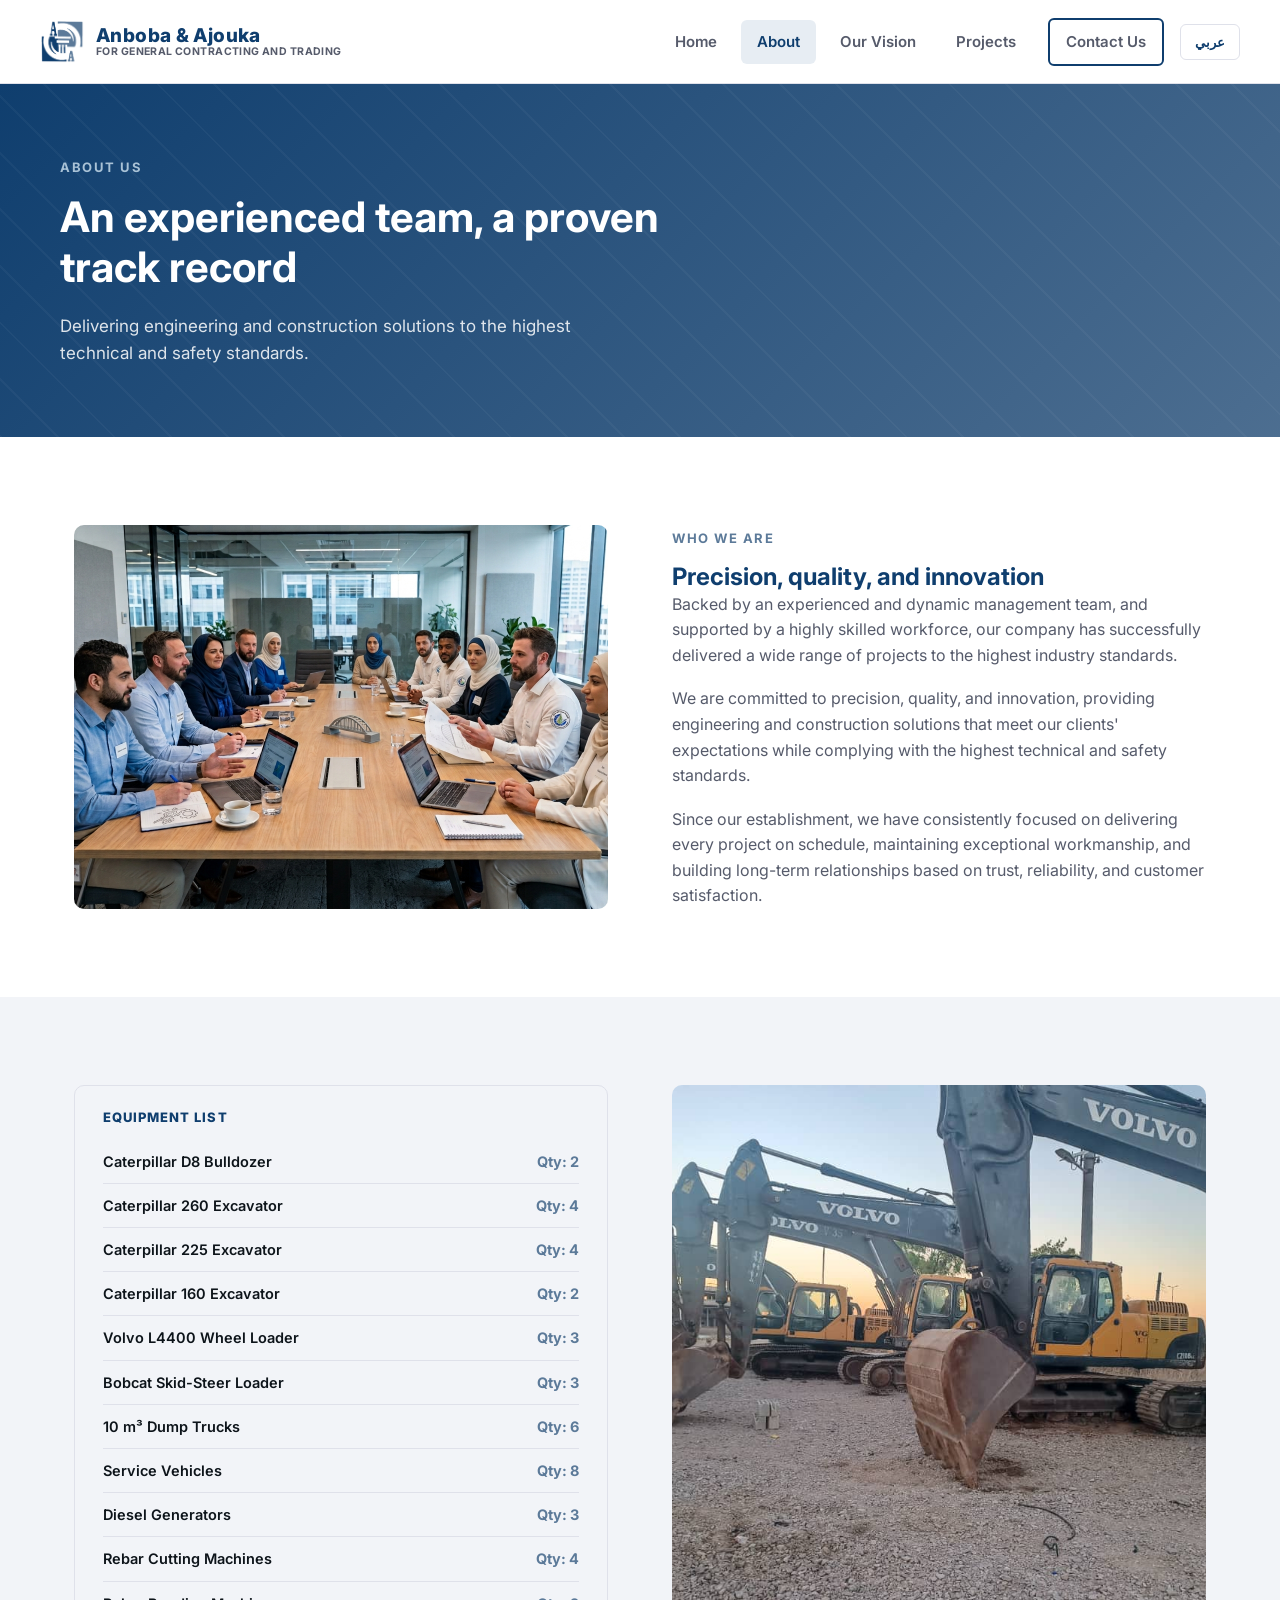
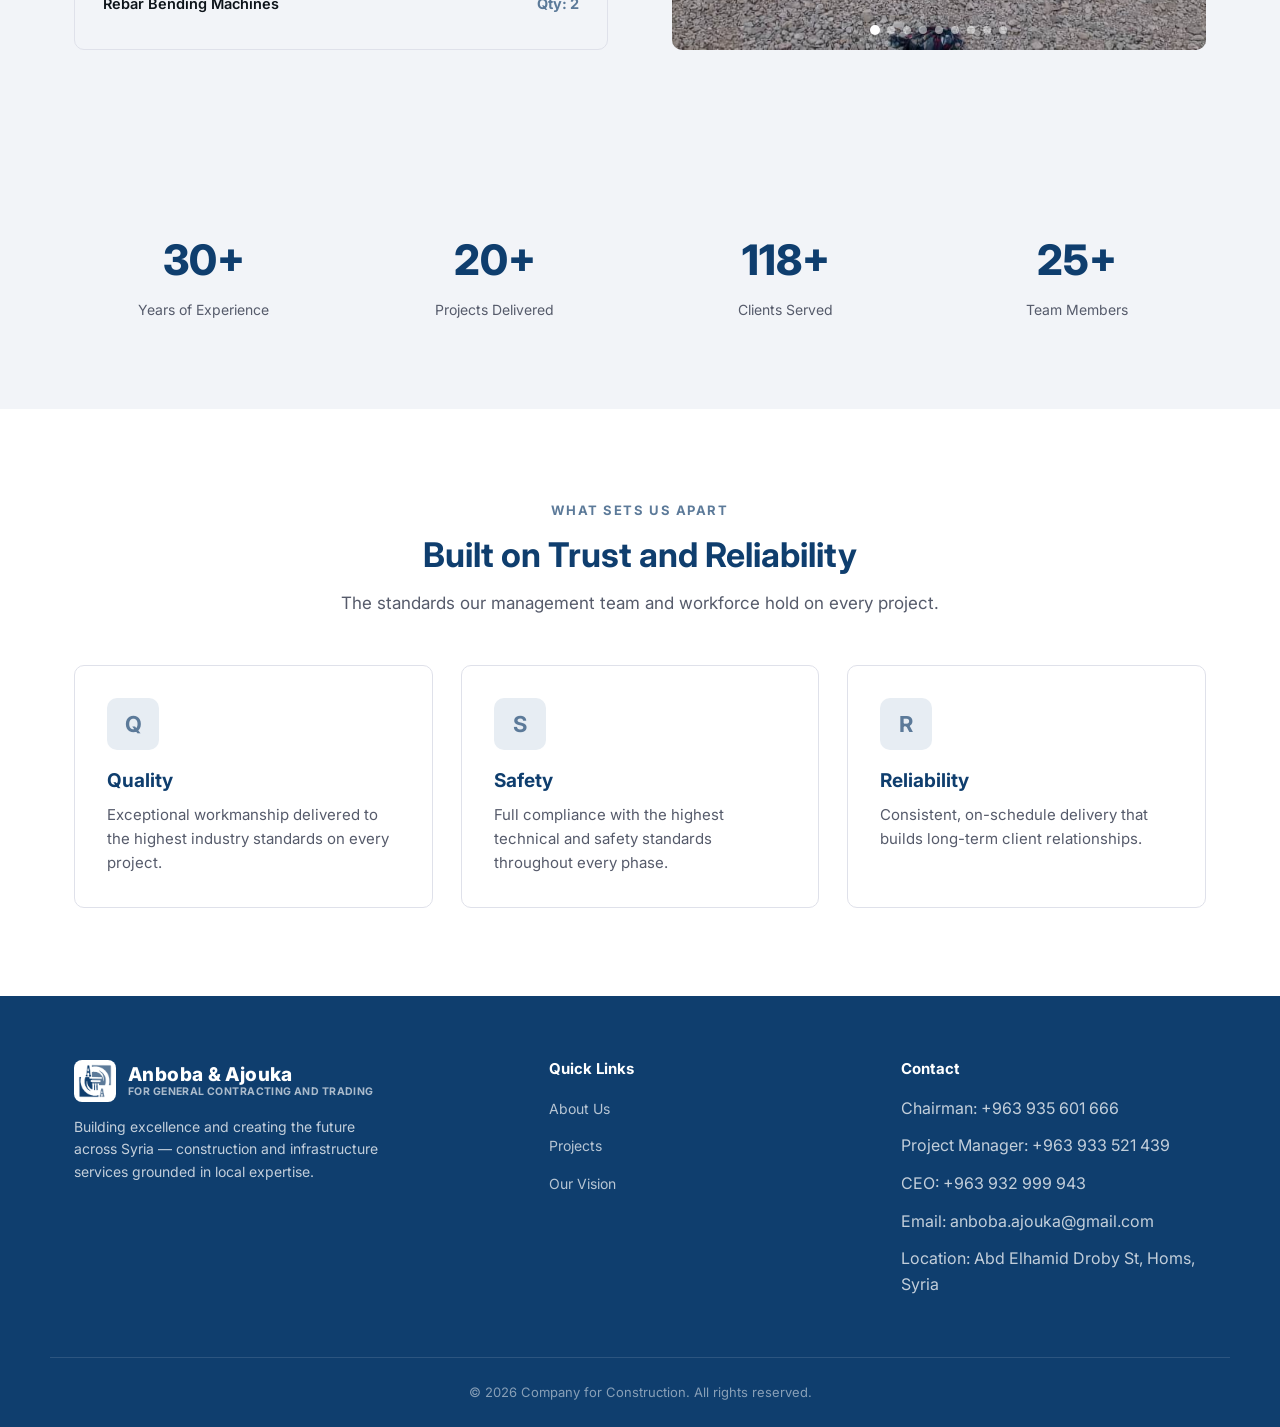
==== commit d61a5d65: "update pages" ====
--- a/about.html
+++ b/about.html
@@ -177,7 +177,7 @@
         <li data-i18n="footer_chairman">Chairman: +963 935 601 666</li>
         <li data-i18n="footer_pm">Project Manager: +963 933 521 439</li>
         <li data-i18n="footer_ceo">CEO: +963 932 999 943</li>
-        <li data-i18n="footer_email">Email: ajouka.anboba@gmail.com</li>
+        <li data-i18n="footer_email">Email: anboba.ajouka@gmail.com</li>
         <li data-i18n="footer_location">Location: Abd Elhamid Droby St, Homs, Syria</li>
       </ul>
     </div>
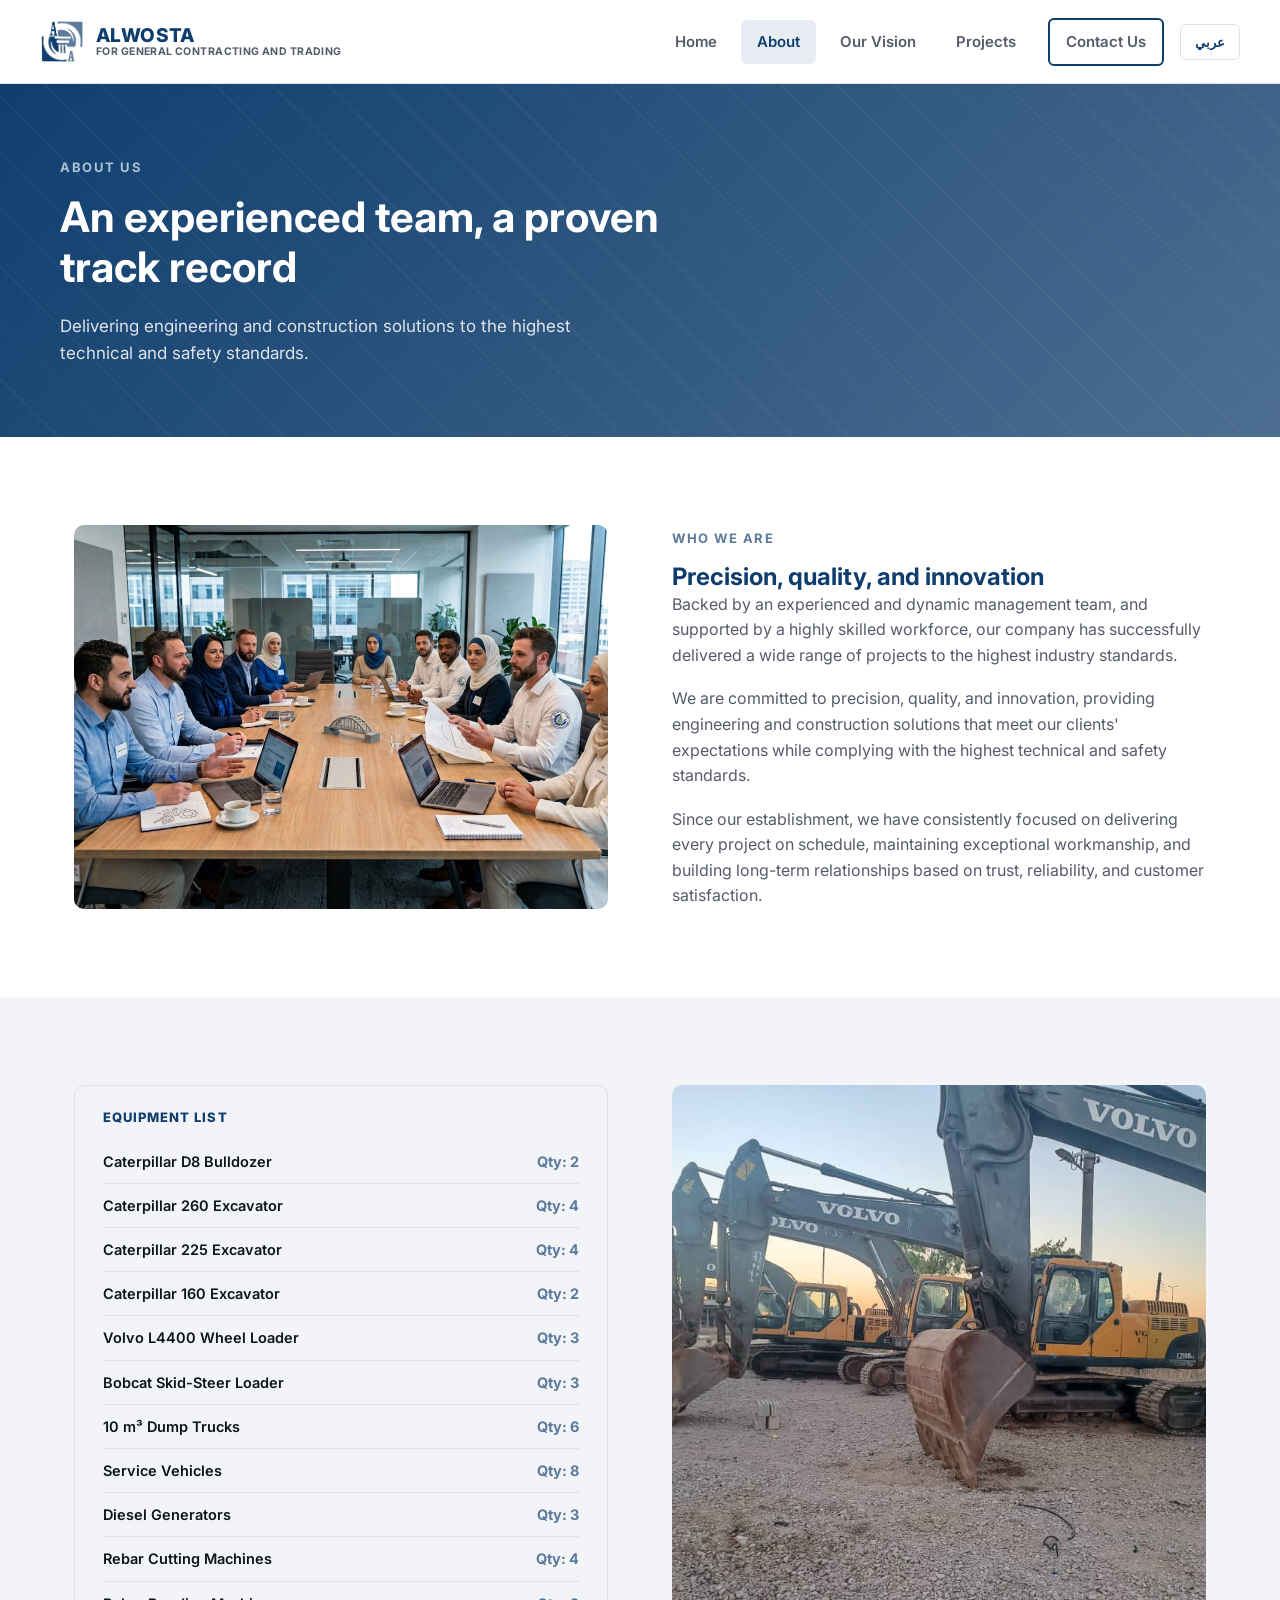
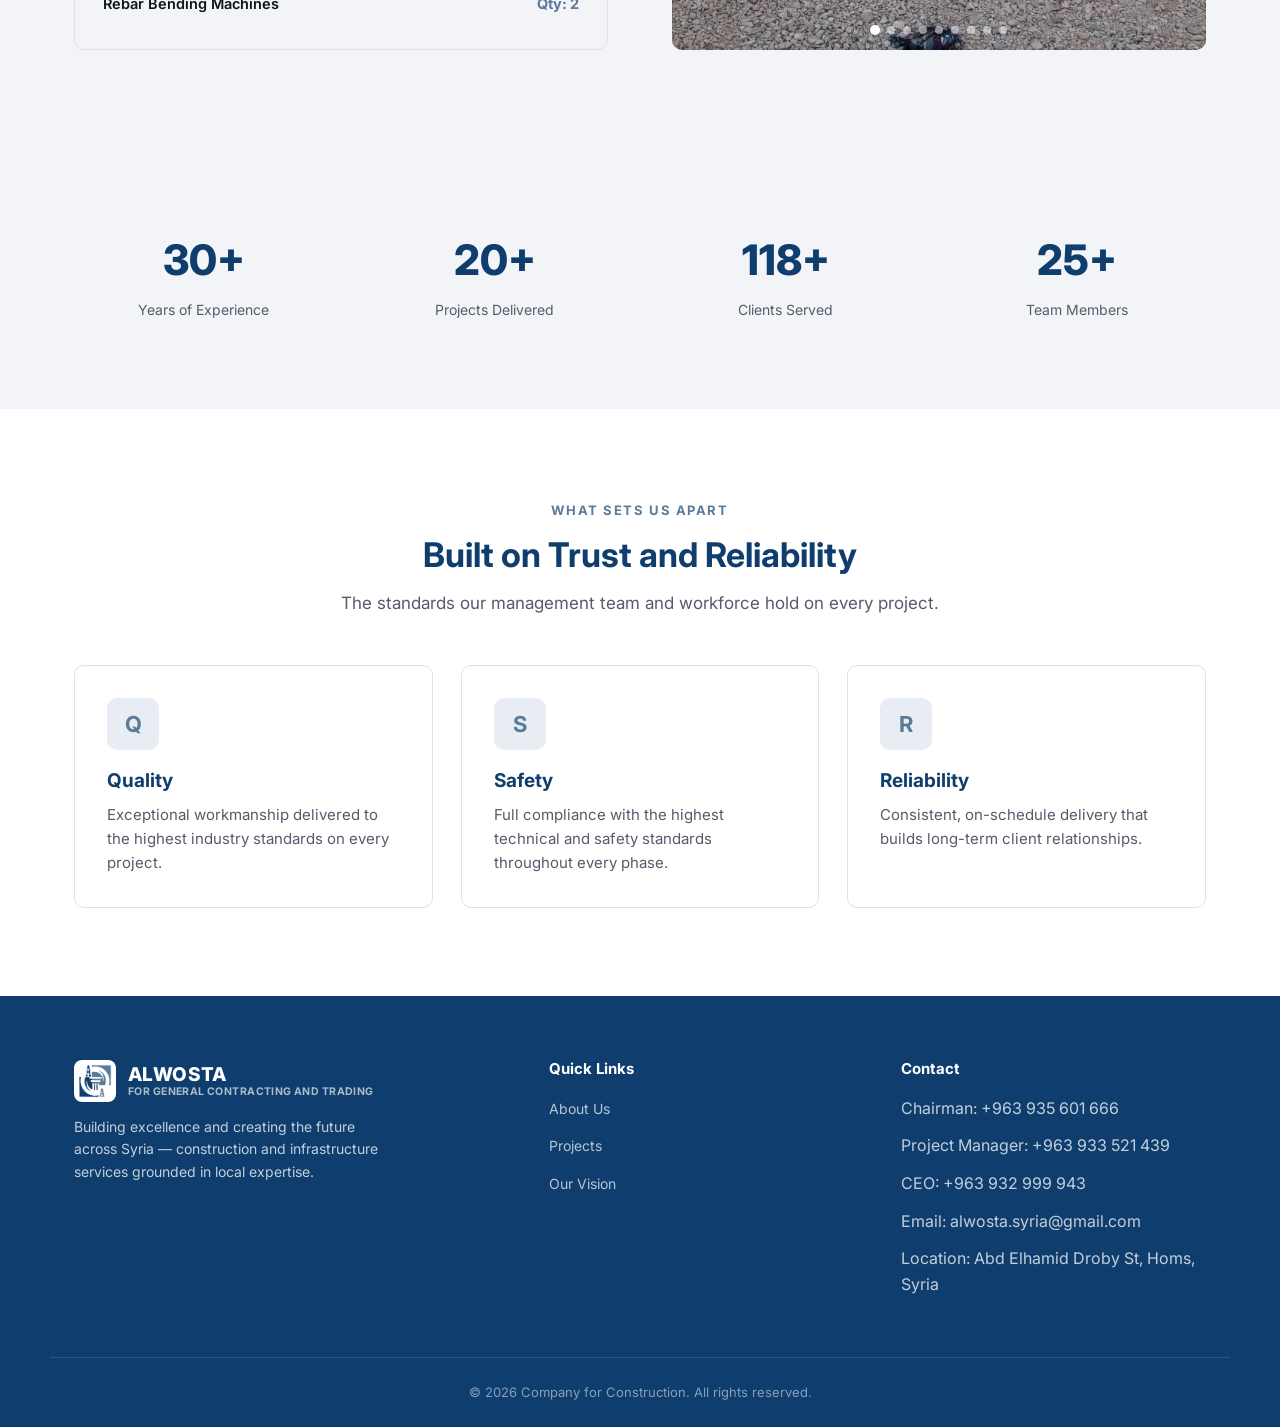
==== commit 1c4ec3ce: "update pages" ====
--- a/about.html
+++ b/about.html
@@ -21,7 +21,7 @@
 <header class="site-header">
   <a href="index.html" class="logo">
     <img src="assets/logo.png" alt="Company logo" class="logo-mark">
-    <span class="logo-text"><strong data-i18n="brand_name">Anboba &amp; Ajouka</strong><small data-i18n="logo_tagline">For General Contracting and Trading</small></span>
+    <span class="logo-text"><strong data-i18n="brand_name">ALWOSTA</strong><small data-i18n="logo_tagline">For General Contracting and Trading</small></span>
   </a>
   <nav class="main-nav">
     <a href="index.html" data-nav-link="home" data-i18n="nav_home">Home</a>
@@ -159,7 +159,7 @@
     <div>
       <div class="logo">
         <img src="assets/logo.png" alt="Company logo" class="logo-mark">
-        <span class="logo-text"><strong data-i18n="brand_name">Anboba &amp; Ajouka</strong><small data-i18n="logo_tagline">For General Contracting and Trading</small></span>
+        <span class="logo-text"><strong data-i18n="brand_name">ALWOSTA</strong><small data-i18n="logo_tagline">For General Contracting and Trading</small></span>
       </div>
       <p data-i18n="footer_tagline">Building excellence and creating the future across Syria — construction and infrastructure services grounded in local expertise.</p>
     </div>
@@ -177,7 +177,7 @@
         <li data-i18n="footer_chairman">Chairman: +963 935 601 666</li>
         <li data-i18n="footer_pm">Project Manager: +963 933 521 439</li>
         <li data-i18n="footer_ceo">CEO: +963 932 999 943</li>
-        <li data-i18n="footer_email">Email: anboba.ajouka@gmail.com</li>
+        <li data-i18n="footer_email">Email: alwosta.syria@gmail.com</li>
         <li data-i18n="footer_location">Location: Abd Elhamid Droby St, Homs, Syria</li>
       </ul>
     </div>
